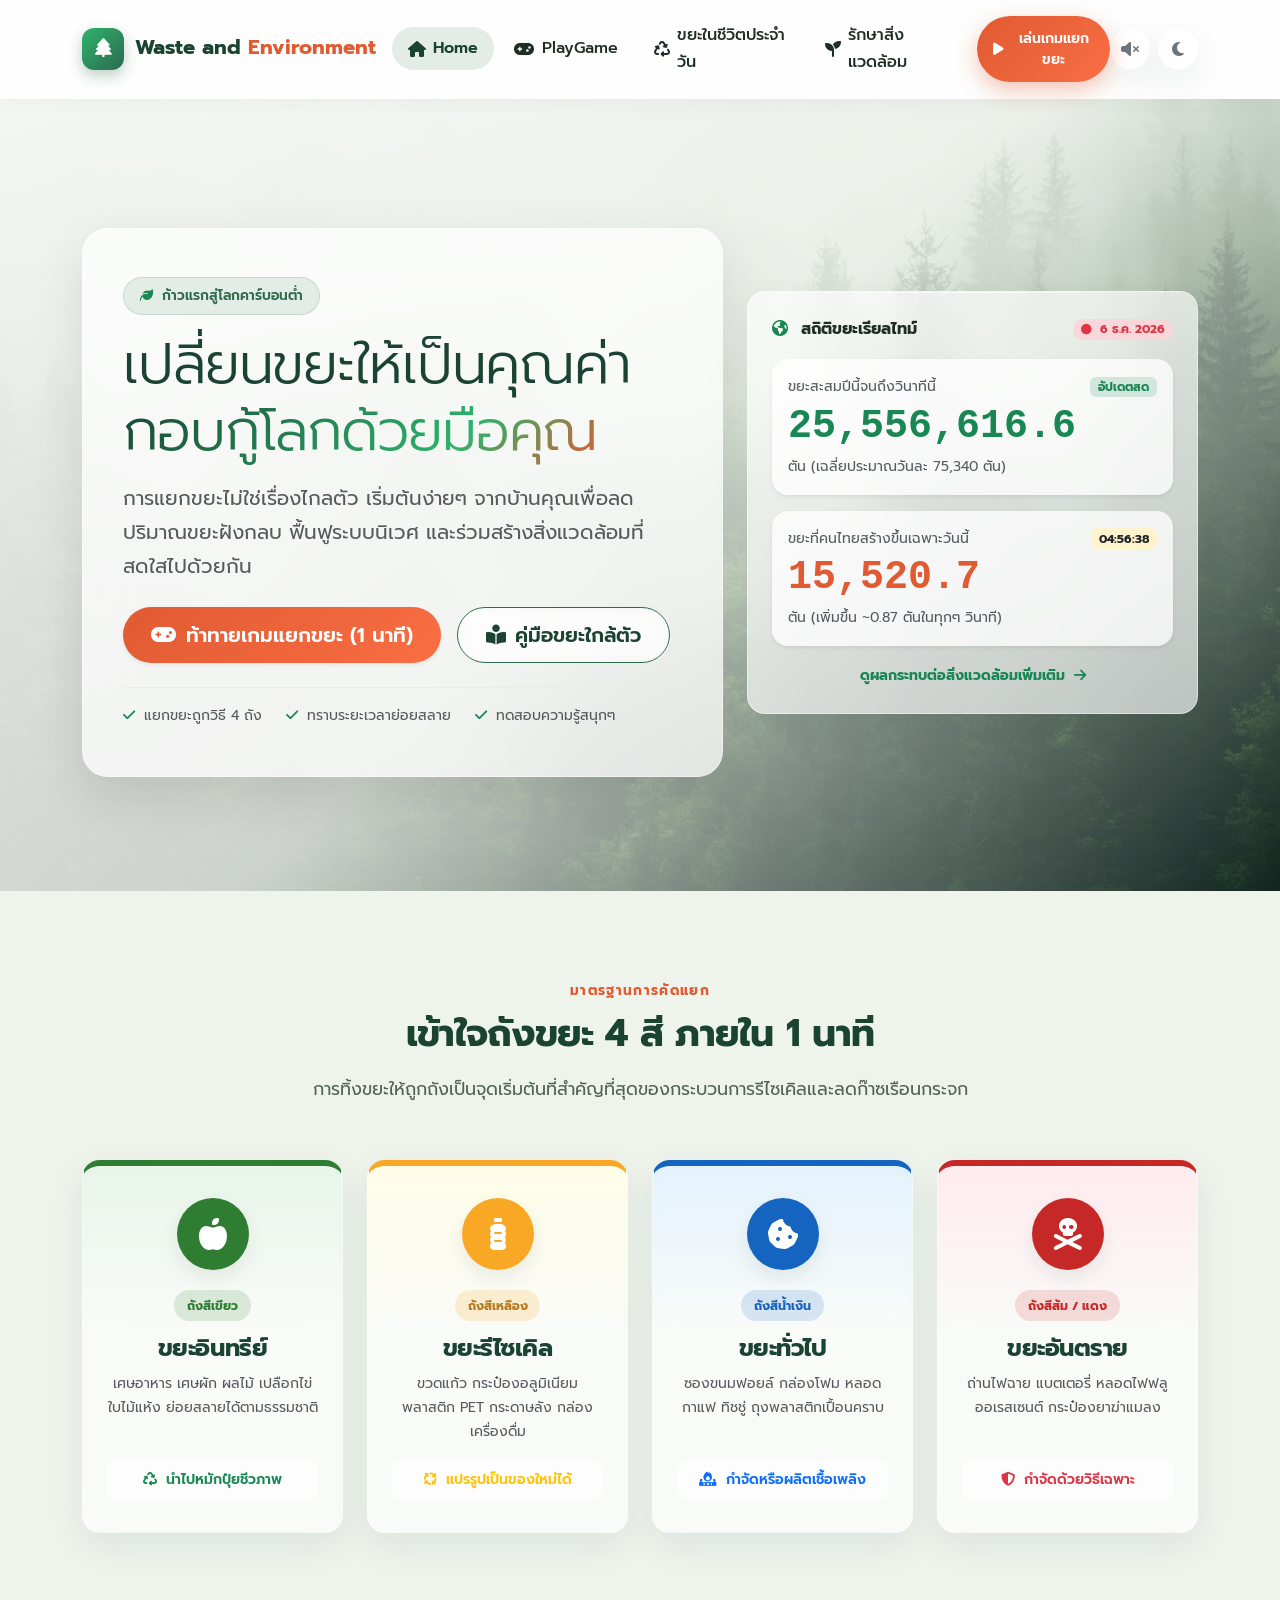
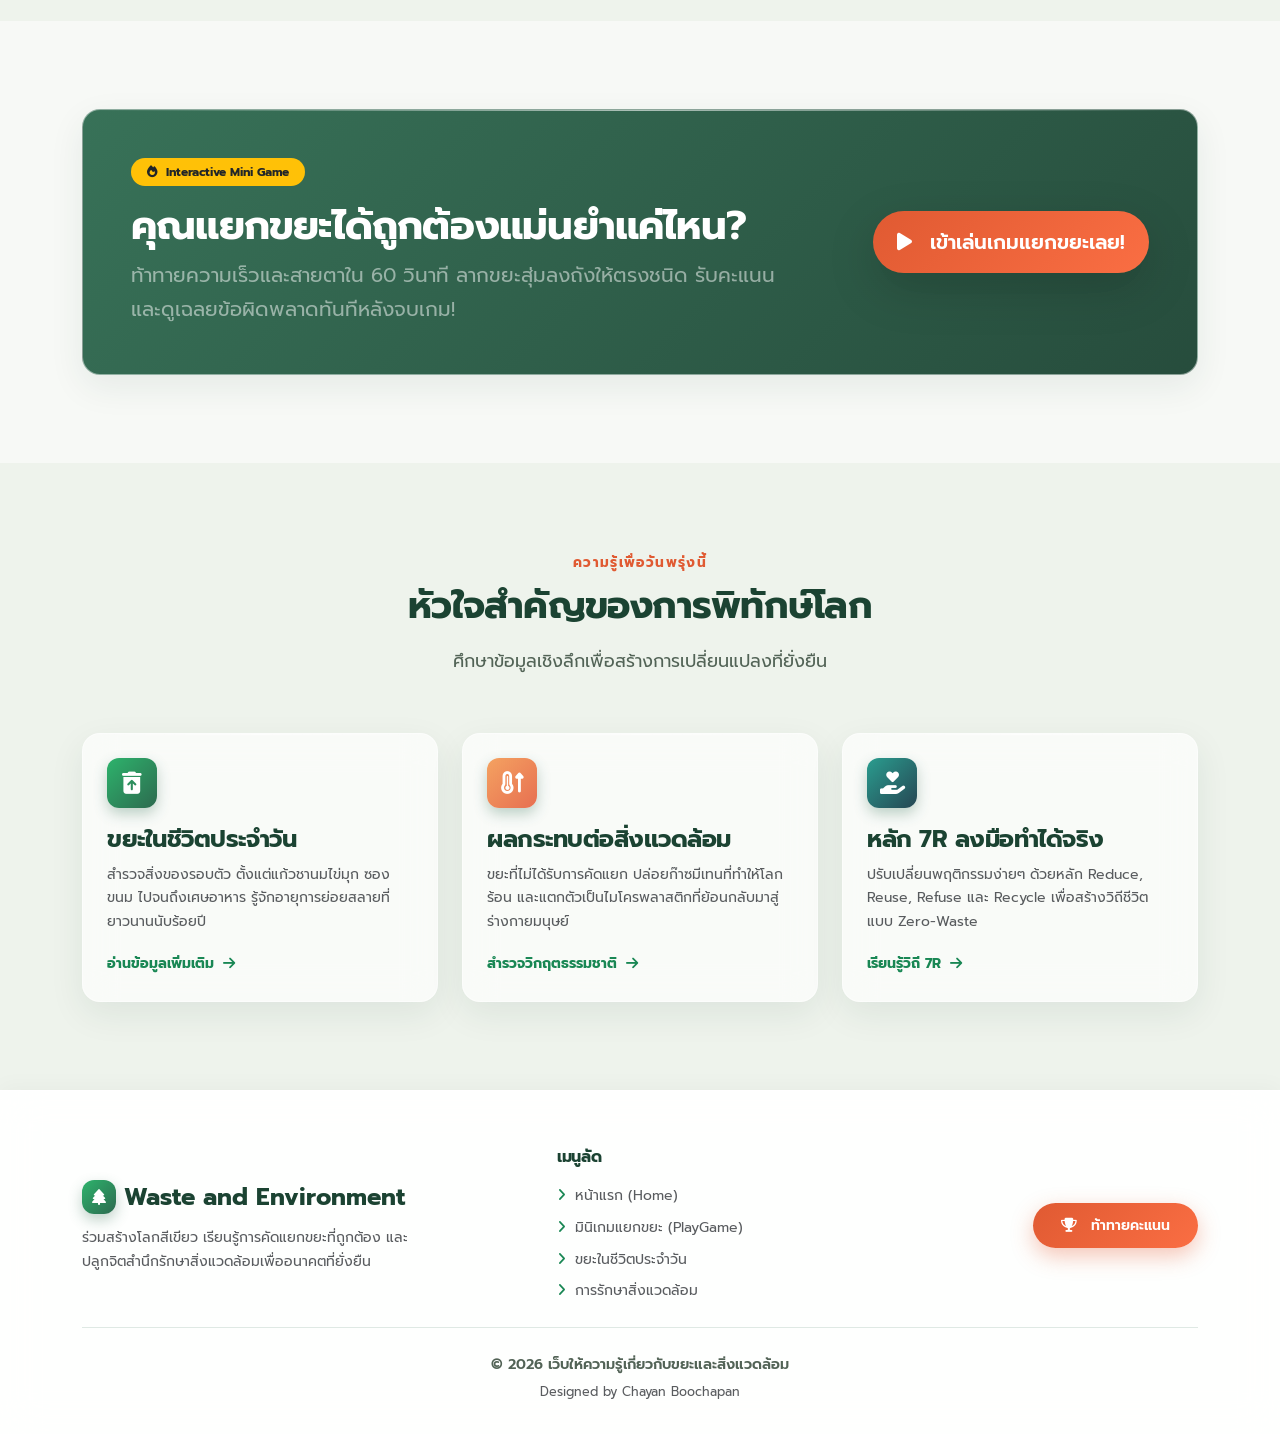
==== index.html @ e2778abe "feat: initial commit of EcoWise website with audio, game, and real-time counter" ====
<!DOCTYPE html>
<html lang="th" data-theme="light">
<head>
  <meta charset="UTF-8">
  <meta name="viewport" content="width=device-width, initial-scale=1.0">
  <title>EcoWise - เว็บให้ความรู้เกี่ยวกับขยะและสิ่งแวดล้อม</title>
  
  <!-- Favicon / Meta -->
  <meta name="description" content="ร่วมสร้างโลกสีเขียว เรียนรู้การคัดแยกขยะในชีวิตประจำวัน และเล่นมินิเกมแยกขยะสนุกๆไปด้วยกัน">
  
  <!-- Google Fonts: Prompt & Plus Jakarta Sans -->
  <link rel="preconnect" href="https://fonts.googleapis.com">
  <link rel="preconnect" href="https://fonts.gstatic.com" crossorigin>
  <link href="https://fonts.googleapis.com/css2?family=Plus+Jakarta+Sans:wght@500;700;800&family=Prompt:ital,wght@0,300;0,400;0,500;0,600;0,700;1,400&display=swap" rel="stylesheet">
  
  <!-- Font Awesome Icons (CDN) -->
  <link rel="stylesheet" href="https://cdnjs.cloudflare.com/ajax/libs/font-awesome/6.5.1/css/all.min.css" integrity="sha512-DTOQO9RWCH3ppGqcWaEA1BIZOC6xxalwEsw9c2QQeAIftl+Vegovlnee1c9QX4TctnWMn13TZye+giMm8e2LwA==" crossorigin="anonymous" referrerpolicy="no-referrer" />
  
  <!-- Bootstrap 5 CSS (CDN) -->
  <link href="https://cdn.jsdelivr.net/npm/bootstrap@5.3.3/dist/css/bootstrap.min.css" rel="stylesheet" integrity="sha384-QWTKZyjpPEjISv5WaRU9OFeRpok6YctnYmDr5pNlyT2bRjXh0JMhjY6hW+ALEwIH" crossorigin="anonymous">
  
  <!-- Custom CSS -->
  <link rel="stylesheet" href="assets/css/style.css">
</head>
<body>

  <!-- Preloader Screen -->
  <div id="preloader">
    <div class="preloader-spinner"></div>
    <div class="fw-bold fs-5 text-success">EcoWise กำลังเตรียมเนื้อหา...</div>
    <small class="text-muted">ร่วมเรียนรู้เพื่อโลกที่น่าอยู่ขึ้น</small>
  </div>

  <!-- Unified Navigation Bar Placeholder (Managed by assets/js/navbar-footer.js) -->
  <div id="navbar-placeholder"></div>

  <!-- Hero Section with Background Image & Glassmorphism Overlay (Home Page Exclusive) -->
  <header class="hero-wrapper">
    <!-- Background Image -->
    <img 
      src="assets/images/a6bd4db7ee7053689bd971b36cbcd1ef.jpg" 
      class="hero-bg-img"
    >
    <div class="hero-overlay"></div>

    <div class="container hero-content">
      <div class="row align-items-center">
        <!-- Hero Text & CTA Card -->
        <div class="col-lg-7 mb-4 mb-lg-0">
          <div class="hero-glass-box reveal-fade-up">
            <span class="badge-pill-soft mb-3">
              <i class="fa-solid fa-leaf text-success"></i> ก้าวแรกสู่โลกคาร์บอนต่ำ
            </span>
            <h1 class="display-4 fw-extrabold mb-3">
              เปลี่ยนขยะให้เป็นคุณค่า <br>
              <span class="gradient-text">กอบกู้โลกด้วยมือคุณ</span>
            </h1>
            <p class="fs-5 text-muted mb-4">
              การแยกขยะไม่ใช่เรื่องไกลตัว เริ่มต้นง่ายๆ จากบ้านคุณเพื่อลดปริมาณขยะฝังกลบ ฟื้นฟูระบบนิเวศ และร่วมสร้างสิ่งแวดล้อมที่สดใสไปด้วยกัน
            </p>
            <div class="d-flex flex-wrap gap-3">
              <a href="game.html" class="btn btn-eco-primary btn-lg shadow-sm">
                <i class="fa-solid fa-gamepad"></i> ท้าทายเกมแยกขยะ (1 นาที)
              </a>
              <a href="daily-waste.html" class="btn btn-eco-outline btn-lg">
                <i class="fa-solid fa-book-open-reader"></i> คู่มือขยะใกล้ตัว
              </a>
            </div>
            
            <!-- Quick Feature Badges -->
            <div class="d-flex flex-wrap align-items-center gap-4 mt-4 pt-3 border-top border-light-subtle small text-muted">
              <div><i class="fa-solid fa-check text-success me-1"></i> แยกขยะถูกวิธี 4 ถัง</div>
              <div><i class="fa-solid fa-check text-success me-1"></i> ทราบระยะเวลาย่อยสลาย</div>
              <div><i class="fa-solid fa-check text-success me-1"></i> ทดสอบความรู้สนุกๆ</div>
            </div>
          </div>
        </div>

        <!-- Hero Glass Graphic Card with Real-time Dynamic Counter -->
        <div class="col-lg-5 text-center">
          <div class="glass-card p-4 floating-anim reveal-fade-up">
            <div class="d-flex justify-content-between align-items-center mb-3">
              <span class="fw-bold"><i class="fa-solid fa-earth-americas text-success me-2"></i> สถิติขยะเรียลไทม์</span>
              <span class="badge bg-danger-subtle text-danger px-2 py-1 rounded-pill" id="liveDateBadge">
                <i class="fa-solid fa-circle text-danger me-1 small"></i> Live วันนี้
              </span>
            </div>
            <div class="p-3 bg-white bg-opacity-75 rounded-4 shadow-sm mb-3 text-start">
              <div class="d-flex justify-content-between align-items-baseline">
                <span class="small text-muted">ขยะสะสมปีนี้จนถึงวินาทีนี้</span>
                <span class="badge bg-success-subtle text-success small">อัปเดตสด</span>
              </div>
              <div class="display-6 fw-bold text-success font-monospace my-1" id="realtimeYearWaste">กำลังคำนวณ...</div>
              <div class="text-muted small">ตัน (เฉลี่ยประมาณวันละ 75,340 ตัน)</div>
            </div>
            <div class="p-3 bg-white bg-opacity-75 rounded-4 shadow-sm text-start">
              <div class="d-flex justify-content-between align-items-baseline">
                <span class="small text-muted">ขยะที่คนไทยสร้างขึ้นเฉพาะวันนี้</span>
                <span class="badge bg-warning-subtle text-dark small" id="liveTodayClock">--:--:--</span>
              </div>
              <div class="display-6 fw-bold font-monospace my-1" style="color: var(--accent-cta);" id="realtimeTodayWaste">กำลังคำนวณ...</div>
              <div class="text-muted small">ตัน (เพิ่มขึ้น ~0.87 ตันในทุกๆ วินาที)</div>
            </div>
            <div class="mt-3">
              <a href="environment.html" class="small text-success fw-bold text-decoration-none">
                ดูผลกระทบต่อสิ่งแวดล้อมเพิ่มเติม <i class="fa-solid fa-arrow-right ms-1"></i>
              </a>
            </div>
          </div>
        </div>
      </div>
    </div>
  </header>

  <!-- Section 1: Overview 4 Bins Preview (Modern Glass Cards) -->
  <section class="section-padding" style="background: var(--bg-secondary);">
    <div class="container">
      <div class="section-title-wrap reveal-fade-up">
        <span class="section-subtitle">มาตรฐานการคัดแยก</span>
        <h2 class="section-title">เข้าใจถังขยะ 4 สี ภายใน 1 นาที</h2>
        <p class="section-desc">การทิ้งขยะให้ถูกถังเป็นจุดเริ่มต้นที่สำคัญที่สุดของกระบวนการรีไซเคิลและลดก๊าซเรือนกระจก</p>
      </div>

      <div class="row g-4">
        <!-- 1. Organic (Green) -->
        <div class="col-md-6 col-lg-3 reveal-fade-up">
          <div class="glass-card waste-category-card organic">
            <div class="bin-icon-circle">
              <i class="fa-solid fa-apple-whole"></i>
            </div>
            <span class="bin-badge-tag">ถังสีเขียว</span>
            <h4 class="fw-bold mb-2">ขยะอินทรีย์</h4>
            <p class="small text-muted mb-3">
              เศษอาหาร เศษผัก ผลไม้ เปลือกไข่ ใบไม้แห้ง ย่อยสลายได้ตามธรรมชาติ
            </p>
            <div class="mt-auto w-100 p-2 rounded-3 bg-white bg-opacity-50 small text-success fw-semibold">
              <i class="fa-solid fa-recycle me-1"></i> นำไปหมักปุ๋ยชีวภาพ
            </div>
          </div>
        </div>

        <!-- 2. Recycle (Yellow) -->
        <div class="col-md-6 col-lg-3 reveal-fade-up">
          <div class="glass-card waste-category-card recycle">
            <div class="bin-icon-circle">
              <i class="fa-solid fa-bottle-water"></i>
            </div>
            <span class="bin-badge-tag">ถังสีเหลือง</span>
            <h4 class="fw-bold mb-2">ขยะรีไซเคิล</h4>
            <p class="small text-muted mb-3">
              ขวดแก้ว กระป๋องอลูมิเนียม พลาสติก PET กระดาษลัง กล่องเครื่องดื่ม
            </p>
            <div class="mt-auto w-100 p-2 rounded-3 bg-white bg-opacity-50 small text-warning fw-semibold">
              <i class="fa-solid fa-arrows-spin me-1"></i> แปรรูปเป็นของใหม่ได้
            </div>
          </div>
        </div>

        <!-- 3. General (Blue) -->
        <div class="col-md-6 col-lg-3 reveal-fade-up">
          <div class="glass-card waste-category-card general">
            <div class="bin-icon-circle">
              <i class="fa-solid fa-cookie-bite"></i>
            </div>
            <span class="bin-badge-tag">ถังสีน้ำเงิน</span>
            <h4 class="fw-bold mb-2">ขยะทั่วไป</h4>
            <p class="small text-muted mb-3">
              ซองขนมฟอยล์ กล่องโฟม หลอดกาแฟ ทิชชู่ ถุงพลาสติกเปื้อนคราบ
            </p>
            <div class="mt-auto w-100 p-2 rounded-3 bg-white bg-opacity-50 small text-primary fw-semibold">
              <i class="fa-solid fa-fire-burner me-1"></i> กำจัดหรือผลิตเชื้อเพลิง
            </div>
          </div>
        </div>

        <!-- 4. Hazard (Red/Orange) -->
        <div class="col-md-6 col-lg-3 reveal-fade-up">
          <div class="glass-card waste-category-card hazard">
            <div class="bin-icon-circle">
              <i class="fa-solid fa-skull-crossbones"></i>
            </div>
            <span class="bin-badge-tag">ถังสีส้ม / แดง</span>
            <h4 class="fw-bold mb-2">ขยะอันตราย</h4>
            <p class="small text-muted mb-3">
              ถ่านไฟฉาย แบตเตอรี่ หลอดไฟฟลูออเรสเซนต์ กระป๋องยาฆ่าแมลง
            </p>
            <div class="mt-auto w-100 p-2 rounded-3 bg-white bg-opacity-50 small text-danger fw-semibold">
              <i class="fa-solid fa-shield-halved me-1"></i> กำจัดด้วยวิธีเฉพาะ
            </div>
          </div>
        </div>
      </div>
    </div>
  </section>

  <!-- Section 2: Interactive Callout To Play Game (10% Accent CTA) -->
  <section class="section-padding">
    <div class="container">
      <div class="glass-card p-4 p-md-5 reveal-fade-up" style="background: linear-gradient(135deg, rgba(45, 106, 79, 0.95), rgba(27, 67, 50, 0.95)); color: #fff;">
        <div class="row align-items-center">
          <div class="col-lg-8 mb-4 mb-lg-0 text-center text-lg-start">
            <span class="badge bg-warning text-dark fw-bold px-3 py-2 rounded-pill mb-3">
              <i class="fa-solid fa-fire me-1"></i> Interactive Mini Game
            </span>
            <h2 class="display-6 fw-bold text-white mb-2">คุณแยกขยะได้ถูกต้องแม่นยำแค่ไหน?</h2>
            <p class="fs-5 text-white-50 mb-0">
              ท้าทายความเร็วและสายตาใน 60 วินาที ลากขยะสุ่มลงถังให้ตรงชนิด รับคะแนนและดูเฉลยข้อผิดพลาดทันทีหลังจบเกม!
            </p>
          </div>
          <div class="col-lg-4 text-center text-lg-end">
            <a href="game.html" class="btn btn-eco-primary btn-lg px-4 py-3 shadow-lg">
              <i class="fa-solid fa-play me-2"></i> เข้าเล่นเกมแยกขยะเลย!
            </a>
          </div>
        </div>
      </div>
    </div>
  </section>

  <!-- Section 3: 3 Pillars of Eco Sustainability -->
  <section class="section-padding" style="background: var(--bg-secondary);">
    <div class="container">
      <div class="section-title-wrap reveal-fade-up">
        <span class="section-subtitle">ความรู้เพื่อวันพรุ่งนี้</span>
        <h2 class="section-title">หัวใจสำคัญของการพิทักษ์โลก</h2>
        <p class="section-desc">ศึกษาข้อมูลเชิงลึกเพื่อสร้างการเปลี่ยนแปลงที่ยั่งยืน</p>
      </div>

      <div class="row g-4">
        <!-- Pillar 1 -->
        <div class="col-md-4 reveal-fade-up">
          <div class="glass-card p-4 h-100">
            <div class="brand-icon-wrap mb-3" style="width: 50px; height: 50px; font-size: 1.4rem;">
              <i class="fa-solid fa-trash-can-arrow-up"></i>
            </div>
            <h4 class="fw-bold mb-2">ขยะในชีวิตประจำวัน</h4>
            <p class="text-muted small mb-3">
              สำรวจสิ่งของรอบตัว ตั้งแต่แก้วชานมไข่มุก ซองขนม ไปจนถึงเศษอาหาร รู้จักอายุการย่อยสลายที่ยาวนานนับร้อยปี
            </p>
            <a href="daily-waste.html" class="text-success fw-bold text-decoration-none small">
              อ่านข้อมูลเพิ่มเติม <i class="fa-solid fa-arrow-right ms-1"></i>
            </a>
          </div>
        </div>

        <!-- Pillar 2 -->
        <div class="col-md-4 reveal-fade-up">
          <div class="glass-card p-4 h-100">
            <div class="brand-icon-wrap mb-3" style="width: 50px; height: 50px; font-size: 1.4rem; background: linear-gradient(135deg, #f4a261, #e76f51);">
              <i class="fa-solid fa-temperature-arrow-up"></i>
            </div>
            <h4 class="fw-bold mb-2">ผลกระทบต่อสิ่งแวดล้อม</h4>
            <p class="text-muted small mb-3">
              ขยะที่ไม่ได้รับการคัดแยก ปล่อยก๊าซมีเทนที่ทำให้โลกร้อน และแตกตัวเป็นไมโครพลาสติกที่ย้อนกลับมาสู่ร่างกายมนุษย์
            </p>
            <a href="environment.html" class="text-success fw-bold text-decoration-none small">
              สำรวจวิกฤตธรรมชาติ <i class="fa-solid fa-arrow-right ms-1"></i>
            </a>
          </div>
        </div>

        <!-- Pillar 3 -->
        <div class="col-md-4 reveal-fade-up">
          <div class="glass-card p-4 h-100">
            <div class="brand-icon-wrap mb-3" style="width: 50px; height: 50px; font-size: 1.4rem; background: linear-gradient(135deg, #2a9d8f, #264653);">
              <i class="fa-solid fa-hand-holding-heart"></i>
            </div>
            <h4 class="fw-bold mb-2">หลัก 7R ลงมือทำได้จริง</h4>
            <p class="text-muted small mb-3">
              ปรับเปลี่ยนพฤติกรรมง่ายๆ ด้วยหลัก Reduce, Reuse, Refuse และ Recycle เพื่อสร้างวิถีชีวิตแบบ Zero-Waste
            </p>
            <a href="daily-waste.html#section7R" class="text-success fw-bold text-decoration-none small">
              เรียนรู้วิถี 7R <i class="fa-solid fa-arrow-right ms-1"></i>
            </a>
          </div>
        </div>
      </div>
    </div>
  </section>

  <!-- Scroll to Top Button -->
  <button class="scroll-to-top" id="scrollTopBtn" title="กลับขึ้นด้านบน" aria-label="กลับขึ้นด้านบน">
    <i class="fa-solid fa-arrow-up"></i>
  </button>

  <!-- Unified Footer Placeholder (Managed by assets/js/navbar-footer.js) -->
  <div id="footer-placeholder"></div>

  <!-- Bootstrap 5 Bundle JS (CDN) -->
  <script src="https://cdn.jsdelivr.net/npm/bootstrap@5.3.3/dist/js/bootstrap.bundle.min.js" integrity="sha384-YvpcrYf0tY3lHB60NNkmXc5s9fDVZLESaAA55NDzOxhy9GkcIdslK1eN7N6jIeHz" crossorigin="anonymous"></script>

  <!-- Unified Navbar & Footer Component -->
  <script src="assets/js/navbar-footer.js"></script>

  <!-- Main JavaScript (Animations, Theme, Scroll) -->
  <script src="assets/js/main.js"></script>

  <!-- Audio Manager (BGM & SFX) -->
  <script src="assets/js/audio-manager.js"></script>

</body>
</html>
---- assets/css/style.css ----
/* ==========================================================================
   EcoWise - เว็บให้ความรู้เกี่ยวกับขยะและสิ่งแวดล้อม
   CSS Stylesheet (Modern Glassmorphism & Responsive Design)
   Color Theory: 60-30-10 Rule (Green, Earthy Brown/Beige, Terracotta/Vibrant Accent)
   ========================================================================== */

/* --- CSS Variables & Design Tokens --- */
:root {
  /* 60% Dominant Base Colors (Light Theme: Soft Natural Ivory / Earth Light) */
  --bg-primary: #f7f9f6;
  --bg-secondary: #eef3ec;
  --bg-surface: rgba(255, 255, 255, 0.72);
  --bg-surface-card: rgba(255, 255, 255, 0.65);
  --bg-surface-elevated: rgba(255, 255, 255, 0.88);
  
  /* 30% Secondary Elements (Deep Forest Green & Earth Warm Brown) */
  --color-brand-deep: #1b4332;
  --color-brand-medium: #2d6a4f;
  --color-earth-brown: #584034;
  --color-earth-beige: #e9ece4;
  --text-main: #1f2d24;
  --text-muted: #526356;
  --border-glass: rgba(255, 255, 255, 0.45);
  --border-subtle: rgba(45, 106, 79, 0.15);

  /* 10% Vibrant Accents (Terracotta Orange / Vivid Green / Accent Gold) */
  --accent-cta: #e05a32;
  --accent-cta-hover: #c44722;
  --accent-green-vivid: #2db36c;
  --accent-sky-blue: #3a86c8;
  --accent-amber: #f4a261;

  /* Glassmorphism Shadows & Blur */
  --glass-blur: blur(16px);
  --glass-shadow: 0 12px 35px 0 rgba(27, 67, 50, 0.08);
  --glass-shadow-hover: 0 18px 45px 0 rgba(27, 67, 50, 0.16);
  --glass-shadow-inset: inset 0 1px 1px 0 rgba(255, 255, 255, 0.8);

  /* Typography & Transitions */
  --font-thai: 'Prompt', -apple-system, BlinkMacSystemFont, 'Segoe UI', Roboto, sans-serif;
  --font-en: 'Plus Jakarta Sans', sans-serif;
  --transition-smooth: all 0.35s cubic-bezier(0.25, 0.8, 0.25, 1);
  --transition-bounce: all 0.5s cubic-bezier(0.34, 1.56, 0.64, 1);
  --radius-sm: 10px;
  --radius-md: 18px;
  --radius-lg: 26px;
  --radius-full: 9999px;

  /* Bin Colors for Waste Sorting */
  --bin-organic: #2e7d32;
  --bin-organic-light: #e8f5e9;
  --bin-recycle: #f9a825;
  --bin-recycle-light: #fffde7;
  --bin-general: #1565c0;
  --bin-general-light: #e3f2fd;
  --bin-hazard: #c62828;
  --bin-hazard-light: #ffebee;
}

/* --- Dark Theme Variables --- */
[data-theme="dark"] {
  color-scheme: dark;

  --bg-primary: #0b1510;
  --bg-secondary: #112018;
  --bg-surface: rgba(17, 33, 24, 0.82);
  --bg-surface-card: rgba(20, 39, 29, 0.72);
  --bg-surface-elevated: rgba(25, 48, 36, 0.90);

  --color-brand-deep: #8ee0b6;
  --color-brand-medium: #62cf9b;
  --color-earth-brown: #ded0c5;
  --color-earth-beige: #203529;
  --text-main: #f3f7f4;
  --text-muted: #b4c9bc;
  --border-glass: rgba(255, 255, 255, 0.14);
  --border-subtle: rgba(98, 207, 155, 0.25);

  --accent-cta: #ff764c;
  --accent-cta-hover: #fa5727;
  --accent-green-vivid: #46c783;
  --accent-sky-blue: #6cb9f6;
  --accent-amber: #ffbe5b;

  --glass-shadow: 0 12px 35px 0 rgba(0, 0, 0, 0.45);
  --glass-shadow-hover: 0 18px 45px 0 rgba(0, 0, 0, 0.65);
  --glass-shadow-inset: inset 0 1px 1px 0 rgba(255, 255, 255, 0.1);

  --bin-organic-light: #16331a;
  --bin-recycle-light: #3a2e0a;
  --bin-general-light: #122842;
  --bin-hazard-light: #3a1515;
}

/* --- Base & Reset --- */
*, *::before, *::after {
  box-sizing: border-box;
}

html {
  scroll-behavior: smooth;
  font-size: 16px;
}

body {
  font-family: var(--font-thai);
  background-color: var(--bg-primary);
  color: var(--text-main);
  line-height: 1.7;
  overflow-x: hidden;
  transition: background-color 0.4s ease, color 0.4s ease;
  min-height: 100vh;
  display: flex;
  flex-direction: column;
  -webkit-font-smoothing: antialiased;
  -moz-osx-font-smoothing: grayscale;
  text-rendering: optimizeLegibility;
}

h1, h2, h3, h4, h5, h6 {
  color: var(--color-brand-deep);
  font-weight: 700;
  line-height: 1.3;
  letter-spacing: -0.02em;
}

a {
  color: var(--accent-cta);
  text-decoration: none;
  transition: var(--transition-smooth);
}

a:hover {
  color: var(--accent-cta-hover);
}

img {
  max-width: 100%;
  height: auto;
}

/* --- Glassmorphism Card Core --- */
.glass-card {
  background: var(--bg-surface-card);
  backdrop-filter: var(--glass-blur);
  -webkit-backdrop-filter: var(--glass-blur);
  border: 1px solid var(--border-glass);
  box-shadow: var(--glass-shadow);
  border-radius: var(--radius-md);
  transition: var(--transition-smooth);
  position: relative;
  overflow: hidden;
}

.glass-card::before {
  content: '';
  position: absolute;
  top: 0;
  left: 0;
  right: 0;
  height: 1px;
  background: linear-gradient(90deg, transparent, rgba(255, 255, 255, 0.6), transparent);
  pointer-events: none;
}

.glass-card:hover {
  transform: translateY(-5px);
  box-shadow: var(--glass-shadow-hover);
  border-color: rgba(255, 255, 255, 0.65);
}

.glass-panel-static {
  background: var(--bg-surface-elevated);
  backdrop-filter: var(--glass-blur);
  -webkit-backdrop-filter: var(--glass-blur);
  border: 1px solid var(--border-glass);
  box-shadow: var(--glass-shadow);
  border-radius: var(--radius-lg);
}

/* --- Gradient Text & Badges --- */
.gradient-text {
  background: linear-gradient(135deg, var(--color-brand-deep) 0%, var(--accent-green-vivid) 70%, var(--accent-cta) 100%);
  -webkit-background-clip: text;
  -webkit-text-fill-color: transparent;
  display: inline-block;
}

.badge-pill-soft {
  display: inline-flex;
  align-items: center;
  gap: 0.5rem;
  padding: 0.4rem 1rem;
  background: rgba(45, 106, 79, 0.12);
  color: var(--color-brand-medium);
  border: 1px solid var(--border-subtle);
  border-radius: var(--radius-full);
  font-size: 0.85rem;
  font-weight: 600;
  backdrop-filter: blur(8px);
}

[data-theme="dark"] .badge-pill-soft {
  background: rgba(82, 183, 136, 0.18);
  color: #8eddb2;
}

/* --- Buttons (10% Accent Call to Action) --- */
.btn-eco-primary {
  background: linear-gradient(135deg, var(--accent-cta) 0%, #fa6e43 100%);
  color: #ffffff !important;
  font-weight: 600;
  padding: 0.75rem 1.75rem;
  border-radius: var(--radius-full);
  border: none;
  box-shadow: 0 8px 22px rgba(224, 90, 50, 0.35);
  transition: var(--transition-bounce);
  display: inline-flex;
  align-items: center;
  gap: 0.6rem;
  position: relative;
  overflow: hidden;
}

.btn-eco-primary:hover {
  transform: translateY(-3px) scale(1.02);
  box-shadow: 0 12px 28px rgba(224, 90, 50, 0.45);
  color: #ffffff !important;
}

.btn-eco-outline {
  background: rgba(255, 255, 255, 0.2);
  color: var(--color-brand-deep) !important;
  font-weight: 600;
  padding: 0.75rem 1.75rem;
  border-radius: var(--radius-full);
  border: 1.5px solid var(--color-brand-medium);
  backdrop-filter: blur(8px);
  transition: var(--transition-smooth);
  display: inline-flex;
  align-items: center;
  gap: 0.6rem;
}

.btn-eco-outline:hover {
  background: var(--color-brand-medium);
  color: #ffffff !important;
  transform: translateY(-3px);
  box-shadow: 0 8px 20px rgba(45, 106, 79, 0.25);
}

[data-theme="dark"] .btn-eco-outline {
  border-color: var(--accent-green-vivid);
  color: #ffffff !important;
}

[data-theme="dark"] .btn-eco-outline:hover {
  background: var(--accent-green-vivid);
  color: #0d1813 !important;
}

/* --- Navbar (Glassmorphism Sticky) --- */
.eco-navbar {
  background: var(--bg-surface);
  backdrop-filter: blur(20px);
  -webkit-backdrop-filter: blur(20px);
  border-bottom: 1px solid var(--border-glass);
  box-shadow: 0 4px 20px rgba(0, 0, 0, 0.04);
  transition: var(--transition-smooth);
  padding: 0.85rem 0;
  z-index: 1040;
}

.eco-navbar.scrolled {
  padding: 0.55rem 0;
  box-shadow: 0 8px 30px rgba(0, 0, 0, 0.08);
}

.navbar-brand-logo {
  display: flex;
  align-items: center;
  gap: 0.7rem;
  font-size: 1.28rem;
  font-weight: 700;
  color: var(--color-brand-deep) !important;
}

.brand-icon-wrap {
  width: 42px;
  height: 42px;
  border-radius: 12px;
  background: linear-gradient(135deg, var(--accent-green-vivid), var(--color-brand-medium));
  display: flex;
  align-items: center;
  justify-content: center;
  color: #ffffff;
  font-size: 1.2rem;
  box-shadow: 0 6px 14px rgba(45, 106, 79, 0.3);
}

.nav-link.eco-link {
  color: var(--text-main);
  font-weight: 500;
  padding: 0.5rem 1rem !important;
  border-radius: var(--radius-full);
  transition: var(--transition-smooth);
  position: relative;
  display: flex;
  align-items: center;
  gap: 0.45rem;
}

.nav-link.eco-link:hover {
  color: var(--accent-cta);
  background: rgba(224, 90, 50, 0.08);
}

.nav-link.eco-link.active {
  color: var(--color-brand-deep);
  background: rgba(45, 106, 79, 0.12);
  font-weight: 600;
}

[data-theme="dark"] .nav-link.eco-link.active {
  background: rgba(116, 198, 157, 0.2);
  color: #92e6b9;
}

/* Theme Toggle Button */
.theme-toggle-btn {
  background: var(--bg-surface-elevated);
  border: 1px solid var(--border-glass);
  color: var(--text-main);
  width: 40px;
  height: 40px;
  border-radius: 50%;
  display: flex;
  align-items: center;
  justify-content: center;
  cursor: pointer;
  transition: var(--transition-bounce);
  box-shadow: var(--glass-shadow);
}

.theme-toggle-btn:hover {
  transform: rotate(18deg) scale(1.1);
  color: var(--accent-amber);
}

.theme-toggle-btn.bgm-active {
  border-color: var(--accent-green-vivid);
  box-shadow: 0 0 12px rgba(45, 179, 108, 0.4);
  animation: pulseBgm 2s infinite ease-in-out;
}

@keyframes pulseBgm {
  0%, 100% { transform: scale(1); }
  50% { transform: scale(1.08); }
}

.blink {
  animation: liveBlink 1.4s infinite ease-in-out;
}

@keyframes liveBlink {
  0%, 100% { opacity: 1; }
  50% { opacity: 0.2; }
}

/* --- Hero Section with Background & Overlay (Home) --- */
.hero-wrapper {
  position: relative;
  min-height: 88vh;
  display: flex;
  align-items: center;
  overflow: hidden;
  padding: 5rem 0 4rem 0;
}

.hero-bg-img {
  position: absolute;
  top: 0;
  left: 0;
  width: 100%;
  height: 100%;
  object-fit: cover;
  z-index: 0;
  filter: brightness(0.92) saturate(1.15);
  transform: scale(1.04);
  transition: transform 10s ease;
}

.hero-overlay {
  position: absolute;
  top: 0;
  left: 0;
  width: 100%;
  height: 100%;
  background: linear-gradient(
    135deg,
    rgba(247, 249, 246, 0.94) 0%,
    rgba(238, 243, 236, 0.85) 50%,
    rgba(27, 67, 50, 0.4) 100%
  );
  z-index: 1;
}

[data-theme="dark"] .hero-overlay {
  background: linear-gradient(
    135deg,
    rgba(13, 24, 19, 0.96) 0%,
    rgba(19, 36, 27, 0.88) 55%,
    rgba(2, 10, 6, 0.8) 100%
  );
}

.hero-content {
  position: relative;
  z-index: 2;
}

.hero-glass-box {
  background: var(--bg-surface);
  backdrop-filter: blur(24px);
  -webkit-backdrop-filter: blur(24px);
  border: 1px solid var(--border-glass);
  box-shadow: 0 20px 50px rgba(0, 0, 0, 0.1);
  border-radius: var(--radius-lg);
  padding: 3rem 2.5rem;
}

/* Floating Elements Animation */
@keyframes floatSlow {
  0%, 100% { transform: translateY(0px) rotate(0deg); }
  50% { transform: translateY(-12px) rotate(2deg); }
}

.floating-anim {
  animation: floatSlow 6s ease-in-out infinite;
}

/* --- Section Styling & Headers --- */
.section-padding {
  padding: 5.5rem 0;
}

.section-title-wrap {
  text-align: center;
  max-width: 720px;
  margin: 0 auto 3.5rem auto;
}

.section-subtitle {
  color: var(--accent-cta);
  text-transform: uppercase;
  font-size: 0.85rem;
  font-weight: 700;
  letter-spacing: 0.1em;
  margin-bottom: 0.5rem;
  display: block;
}

.section-title {
  font-size: 2.35rem;
  margin-bottom: 1rem;
}

.section-desc {
  color: var(--text-muted);
  font-size: 1.1rem;
}

/* --- Waste Category Cards (Interactive 4 Bins) --- */
.waste-category-card {
  border-radius: var(--radius-md);
  padding: 2rem 1.5rem;
  text-align: center;
  height: 100%;
  display: flex;
  flex-direction: column;
  align-items: center;
  position: relative;
  transition: var(--transition-bounce);
  border-top-width: 6px;
}

.waste-category-card.organic {
  border-top-color: var(--bin-organic);
  background: linear-gradient(180deg, var(--bin-organic-light) 0%, var(--bg-surface-card) 45%);
}

.waste-category-card.recycle {
  border-top-color: var(--bin-recycle);
  background: linear-gradient(180deg, var(--bin-recycle-light) 0%, var(--bg-surface-card) 45%);
}

.waste-category-card.general {
  border-top-color: var(--bin-general);
  background: linear-gradient(180deg, var(--bin-general-light) 0%, var(--bg-surface-card) 45%);
}

.waste-category-card.hazard {
  border-top-color: var(--bin-hazard);
  background: linear-gradient(180deg, var(--bin-hazard-light) 0%, var(--bg-surface-card) 45%);
}

.bin-icon-circle {
  width: 72px;
  height: 72px;
  border-radius: 50%;
  display: flex;
  align-items: center;
  justify-content: center;
  font-size: 2rem;
  margin-bottom: 1.25rem;
  box-shadow: 0 8px 20px rgba(0, 0, 0, 0.08);
  transition: var(--transition-bounce);
}

.waste-category-card:hover .bin-icon-circle {
  transform: scale(1.15) rotate(6deg);
}

.organic .bin-icon-circle { background: var(--bin-organic); color: #fff; }
.recycle .bin-icon-circle { background: var(--bin-recycle); color: #fff; }
.general .bin-icon-circle { background: var(--bin-general); color: #fff; }
.hazard .bin-icon-circle { background: var(--bin-hazard); color: #fff; }

.bin-badge-tag {
  font-size: 0.78rem;
  font-weight: 700;
  padding: 0.3rem 0.8rem;
  border-radius: var(--radius-full);
  margin-bottom: 0.75rem;
  display: inline-block;
}

.organic .bin-badge-tag { background: rgba(46, 125, 50, 0.15); color: var(--bin-organic); }
.recycle .bin-badge-tag { background: rgba(249, 168, 37, 0.18); color: #b7791f; }
.general .bin-badge-tag { background: rgba(21, 101, 192, 0.15); color: var(--bin-general); }
.hazard .bin-badge-tag { background: rgba(198, 40, 40, 0.15); color: var(--bin-hazard); }

/* --- Decomposition Timeline / Decomposition Cards --- */
.decomp-card {
  padding: 1.5rem;
  border-radius: var(--radius-md);
  display: flex;
  align-items: center;
  gap: 1.25rem;
  transition: var(--transition-smooth);
}

.decomp-icon {
  width: 58px;
  height: 58px;
  border-radius: 16px;
  background: rgba(224, 90, 50, 0.12);
  color: var(--accent-cta);
  display: flex;
  align-items: center;
  justify-content: center;
  font-size: 1.6rem;
  flex-shrink: 0;
}

.decomp-years {
  font-size: 1.4rem;
  font-weight: 800;
  color: var(--accent-cta);
  font-family: var(--font-en);
}

/* --- 7R Interactive Grid --- */
.r7-card {
  padding: 1.8rem 1.5rem;
  text-align: center;
  border-radius: var(--radius-md);
  position: relative;
  overflow: hidden;
}

.r7-badge {
  position: absolute;
  top: 12px;
  right: 12px;
  width: 32px;
  height: 32px;
  border-radius: 50%;
  background: rgba(45, 106, 79, 0.12);
  color: var(--color-brand-medium);
  font-weight: 800;
  font-size: 0.85rem;
  display: flex;
  align-items: center;
  justify-content: center;
}

/* --- Game Interface (PlayGame) --- */
.game-container {
  max-width: 980px;
  margin: 0 auto;
}

.game-hud {
  display: grid;
  grid-template-columns: repeat(auto-fit, minmax(180px, 1fr));
  gap: 1.25rem;
  margin-bottom: 2rem;
}

.hud-item {
  padding: 1.25rem;
  text-align: center;
  border-radius: var(--radius-md);
  border: 1px solid var(--border-glass);
  background: var(--bg-surface-elevated);
  box-shadow: var(--glass-shadow);
}

.hud-label {
  font-size: 0.85rem;
  color: var(--text-muted);
  font-weight: 600;
  text-transform: uppercase;
  margin-bottom: 0.35rem;
  display: flex;
  align-items: center;
  justify-content: center;
  gap: 0.4rem;
}

.hud-value {
  font-size: 2.2rem;
  font-weight: 800;
  color: var(--color-brand-deep);
  font-family: var(--font-en);
  line-height: 1;
}

.hud-value.timer-warning {
  color: #e63946 !important;
  animation: pulseTimer 1s infinite alternate;
}

@keyframes pulseTimer {
  from { transform: scale(1); }
  to { transform: scale(1.12); }
}

/* Waste Item Spawner Arena */
.game-arena {
  background: var(--bg-surface);
  backdrop-filter: blur(20px);
  -webkit-backdrop-filter: blur(20px);
  border: 2px dashed var(--border-subtle);
  border-radius: var(--radius-lg);
  padding: 2.5rem 1.5rem;
  min-height: 240px;
  display: flex;
  flex-direction: column;
  align-items: center;
  justify-content: center;
  margin-bottom: 2.5rem;
  position: relative;
  transition: var(--transition-smooth);
}

.draggable-waste-item {
  background: var(--bg-surface-elevated);
  border: 2px solid var(--accent-cta);
  border-radius: var(--radius-md);
  padding: 1.2rem 2.2rem;
  box-shadow: 0 16px 36px rgba(0, 0, 0, 0.14);
  cursor: grab;
  user-select: none;
  touch-action: none;
  display: flex;
  align-items: center;
  gap: 1.25rem;
  transition: transform 0.2s cubic-bezier(0.175, 0.885, 0.32, 1.275), box-shadow 0.2s;
  animation: popIn 0.4s cubic-bezier(0.34, 1.56, 0.64, 1);
  z-index: 10;
}

.draggable-waste-item:active {
  cursor: grabbing;
  transform: scale(1.08) rotate(-2deg);
  box-shadow: 0 22px 45px rgba(0, 0, 0, 0.22);
}

.draggable-waste-item.dragging {
  opacity: 0.75;
  transform: scale(1.08);
}

.waste-item-icon {
  font-size: 2.4rem;
  color: var(--color-brand-medium);
  width: 56px;
  height: 56px;
  background: rgba(45, 106, 79, 0.12);
  border-radius: 50%;
  display: flex;
  align-items: center;
  justify-content: center;
}

.waste-item-info {
  text-align: left;
}

.waste-item-name {
  font-size: 1.35rem;
  font-weight: 700;
  color: var(--color-brand-deep);
  margin-bottom: 0.2rem;
}

.waste-item-hint {
  font-size: 0.82rem;
  color: var(--text-muted);
}

@keyframes popIn {
  0% { transform: scale(0.6) translateY(20px); opacity: 0; }
  100% { transform: scale(1) translateY(0); opacity: 1; }
}

/* Bin Drop Zones */
.bins-drop-grid {
  display: grid;
  grid-template-columns: repeat(4, 1fr);
  gap: 1.25rem;
}

.bin-drop-target {
  background: var(--bg-surface-card);
  border: 2px dashed transparent;
  border-radius: var(--radius-md);
  padding: 1.75rem 1rem;
  text-align: center;
  cursor: pointer;
  transition: var(--transition-bounce);
  position: relative;
  overflow: hidden;
  box-shadow: var(--glass-shadow);
}

.bin-drop-target:hover {
  transform: translateY(-8px);
}

.bin-drop-target.drag-over {
  transform: scale(1.05) translateY(-8px);
  border-color: #ffffff;
  box-shadow: 0 0 25px rgba(255, 255, 255, 0.6);
}

.bin-drop-target.bin-organic {
  background: linear-gradient(180deg, rgba(46, 125, 50, 0.15) 0%, var(--bg-surface-card) 80%);
  border-color: var(--bin-organic);
}
.bin-drop-target.bin-recycle {
  background: linear-gradient(180deg, rgba(249, 168, 37, 0.15) 0%, var(--bg-surface-card) 80%);
  border-color: var(--bin-recycle);
}
.bin-drop-target.bin-general {
  background: linear-gradient(180deg, rgba(21, 101, 192, 0.15) 0%, var(--bg-surface-card) 80%);
  border-color: var(--bin-general);
}
.bin-drop-target.bin-hazard {
  background: linear-gradient(180deg, rgba(198, 40, 40, 0.15) 0%, var(--bg-surface-card) 80%);
  border-color: var(--bin-hazard);
}

.bin-model {
  width: 80px;
  height: 95px;
  margin: 0 auto 1rem auto;
  border-radius: 10px 10px 16px 16px;
  position: relative;
  display: flex;
  flex-direction: column;
  align-items: center;
  justify-content: center;
  color: #ffffff;
  font-size: 1.8rem;
  box-shadow: 0 8px 18px rgba(0, 0, 0, 0.18);
  transition: var(--transition-smooth);
}

.bin-model::before {
  content: '';
  position: absolute;
  top: -8px;
  width: 92px;
  height: 12px;
  border-radius: 6px;
  background: inherit;
  filter: brightness(0.9);
}

.bin-organic .bin-model { background: var(--bin-organic); }
.bin-recycle .bin-model { background: var(--bin-recycle); }
.bin-general .bin-model { background: var(--bin-general); }
.bin-hazard .bin-model { background: var(--bin-hazard); }

.bin-title {
  font-size: 1.05rem;
  font-weight: 700;
  margin-bottom: 0.3rem;
}

.bin-hint {
  font-size: 0.75rem;
  color: var(--text-muted);
}

/* Floating Feedback Popup (Toast for Correct/Wrong) */
.game-feedback-toast {
  position: fixed;
  top: 50%;
  left: 50%;
  transform: translate(-50%, -50%) scale(0.6);
  opacity: 0;
  pointer-events: none;
  z-index: 9999;
  padding: 1.5rem 2.5rem;
  border-radius: var(--radius-lg);
  font-weight: 700;
  font-size: 1.5rem;
  display: flex;
  align-items: center;
  gap: 1rem;
  backdrop-filter: blur(24px);
  -webkit-backdrop-filter: blur(24px);
  box-shadow: 0 20px 60px rgba(0, 0, 0, 0.35);
  transition: all 0.35s cubic-bezier(0.34, 1.56, 0.64, 1);
}

.game-feedback-toast.show {
  transform: translate(-50%, -50%) scale(1);
  opacity: 1;
}

.game-feedback-toast.correct {
  background: rgba(46, 125, 50, 0.92);
  color: #ffffff;
  border: 2px solid #81c784;
}

.game-feedback-toast.wrong {
  background: rgba(211, 47, 47, 0.92);
  color: #ffffff;
  border: 2px solid #e57373;
}

/* Results Summary Modal / Card */
.results-modal-overlay {
  position: fixed;
  top: 0;
  left: 0;
  width: 100%;
  height: 100%;
  background: rgba(0, 0, 0, 0.65);
  backdrop-filter: blur(10px);
  display: flex;
  align-items: center;
  justify-content: center;
  z-index: 1060;
  opacity: 0;
  visibility: hidden;
  transition: var(--transition-smooth);
  padding: 1.5rem;
}

.results-modal-overlay.active {
  opacity: 1;
  visibility: visible;
}

.results-modal-box {
  background: var(--bg-surface-elevated);
  backdrop-filter: blur(25px);
  -webkit-backdrop-filter: blur(25px);
  border: 1px solid var(--border-glass);
  box-shadow: 0 25px 60px rgba(0, 0, 0, 0.3);
  border-radius: var(--radius-lg);
  max-width: 720px;
  width: 100%;
  max-height: 90vh;
  display: flex;
  flex-direction: column;
  overflow: hidden;
  transform: translateY(30px) scale(0.95);
  transition: var(--transition-bounce);
}

.results-modal-overlay.active .results-modal-box {
  transform: translateY(0) scale(1);
}

.results-header {
  padding: 2rem 2rem 1.25rem 2rem;
  text-align: center;
  border-bottom: 1px solid var(--border-subtle);
}

.results-body {
  padding: 1.5rem 2rem;
  overflow-y: auto;
  flex: 1;
}

.results-footer {
  padding: 1.25rem 2rem;
  border-top: 1px solid var(--border-subtle);
  display: flex;
  align-items: center;
  justify-content: center;
  gap: 1rem;
  background: rgba(0, 0, 0, 0.02);
}

.mistake-list-item {
  display: flex;
  align-items: center;
  justify-content: space-between;
  padding: 0.9rem 1.2rem;
  border-radius: var(--radius-sm);
  margin-bottom: 0.75rem;
  background: var(--bg-surface-card);
  border: 1px solid var(--border-subtle);
  transition: var(--transition-smooth);
}

.mistake-list-item.is-correct {
  border-left: 5px solid var(--accent-green-vivid);
}

.mistake-list-item.is-wrong {
  border-left: 5px solid #e63946;
}

/* --- Footer (Unified) --- */
.eco-footer {
  background: var(--bg-surface-elevated);
  backdrop-filter: blur(20px);
  -webkit-backdrop-filter: blur(20px);
  border-top: 1px solid var(--border-glass);
  box-shadow: 0 -4px 20px rgba(0, 0, 0, 0.03);
  padding: 3.5rem 0 2rem 0;
  margin-top: auto;
  position: relative;
}

.footer-brand {
  font-size: 1.2rem;
  font-weight: 700;
  color: var(--color-brand-deep);
  margin-bottom: 0.75rem;
  display: inline-block;
}

.footer-nav {
  display: flex;
  flex-wrap: wrap;
  gap: 1.5rem;
  list-style: none;
  padding: 0;
  margin: 1.5rem 0;
  justify-content: center;
}

.footer-nav a {
  color: var(--text-muted);
  font-weight: 500;
  transition: var(--transition-smooth);
}

.footer-nav a:hover {
  color: var(--accent-cta);
}

.footer-copyright {
  border-top: 1px solid var(--border-subtle);
  padding-top: 1.5rem;
  margin-top: 1.5rem;
  font-size: 0.9rem;
  color: var(--text-muted);
  text-align: center;
}

/* --- Utility Widgets: Scroll To Top & Preloader --- */
.scroll-to-top {
  position: fixed;
  bottom: 30px;
  right: 30px;
  width: 48px;
  height: 48px;
  border-radius: 50%;
  background: var(--accent-cta);
  color: #ffffff;
  border: none;
  display: flex;
  align-items: center;
  justify-content: center;
  font-size: 1.2rem;
  box-shadow: 0 8px 24px rgba(224, 90, 50, 0.4);
  cursor: pointer;
  z-index: 1030;
  opacity: 0;
  visibility: hidden;
  transform: translateY(20px);
  transition: var(--transition-bounce);
}

.scroll-to-top.show {
  opacity: 1;
  visibility: visible;
  transform: translateY(0);
}

.scroll-to-top:hover {
  background: var(--accent-cta-hover);
  transform: translateY(-5px);
  color: #ffffff;
}

/* Preloader */
#preloader {
  position: fixed;
  top: 0;
  left: 0;
  width: 100%;
  height: 100%;
  background: var(--bg-primary);
  display: flex;
  flex-direction: column;
  align-items: center;
  justify-content: center;
  z-index: 99999;
  transition: opacity 0.5s ease, visibility 0.5s ease;
}

#preloader.fade-out {
  opacity: 0;
  visibility: hidden;
}

.preloader-spinner {
  width: 60px;
  height: 60px;
  border: 4px solid rgba(45, 106, 79, 0.15);
  border-top-color: var(--accent-green-vivid);
  border-radius: 50%;
  animation: spin 0.9s linear infinite;
  margin-bottom: 1.2rem;
}

@keyframes spin {
  to { transform: rotate(360deg); }
}

/* Scroll Reveal Animation Classes */
.reveal-fade-up {
  opacity: 0;
  transform: translateY(35px);
  transition: opacity 0.7s cubic-bezier(0.25, 0.8, 0.25, 1), transform 0.7s cubic-bezier(0.25, 0.8, 0.25, 1);
}

.reveal-fade-up.active {
  opacity: 1;
  transform: translateY(0);
}

/* --- Responsive Adjustments --- */
@media (max-width: 991.98px) {
  .bins-drop-grid {
    grid-template-columns: repeat(2, 1fr);
    gap: 1rem;
  }
  .hero-glass-box {
    padding: 2rem 1.5rem;
  }
  .section-title {
    font-size: 1.9rem;
  }
}

@media (max-width: 575.98px) {
  .bins-drop-grid {
    grid-template-columns: 1fr;
  }
  .bin-model {
    width: 65px;
    height: 75px;
    font-size: 1.4rem;
  }
  .bin-model::before {
    width: 75px;
  }
  .draggable-waste-item {
    padding: 0.9rem 1.4rem;
    gap: 0.8rem;
  }
  .waste-item-name {
    font-size: 1.15rem;
  }
  .waste-item-icon {
    width: 44px;
    height: 44px;
    font-size: 1.6rem;
  }
  .hero-wrapper {
    min-height: auto;
    padding: 3rem 0;
  }
  .scroll-to-top {
    bottom: 20px;
    right: 20px;
    width: 42px;
    height: 42px;
  }
}

/* ==========================================================================
   Comprehensive Dark Mode Text Readability & Contrast Enhancements
   ========================================================================== */

/* 1. Global Text & Bootstrap Override for Dark Mode */
[data-theme="dark"] .text-dark,
[data-theme="dark"] .text-body,
[data-theme="dark"] .text-black,
[data-theme="dark"] .text-black-50 {
  color: var(--text-main) !important;
}

[data-theme="dark"] h1,
[data-theme="dark"] h2,
[data-theme="dark"] h3,
[data-theme="dark"] h4,
[data-theme="dark"] h5,
[data-theme="dark"] h6,
[data-theme="dark"] .h1,
[data-theme="dark"] .h2,
[data-theme="dark"] .h3,
[data-theme="dark"] .h4,
[data-theme="dark"] .h5,
[data-theme="dark"] .h6,
[data-theme="dark"] .display-1,
[data-theme="dark"] .display-2,
[data-theme="dark"] .display-3,
[data-theme="dark"] .display-4,
[data-theme="dark"] .display-5,
[data-theme="dark"] .display-6 {
  color: var(--color-brand-deep) !important;
}

[data-theme="dark"] .text-muted,
[data-theme="dark"] small.text-muted,
[data-theme="dark"] span.text-muted,
[data-theme="dark"] p.text-muted,
[data-theme="dark"] div.text-muted {
  color: var(--text-muted) !important;
}

[data-theme="dark"] .text-secondary {
  color: var(--text-muted) !important;
}

[data-theme="dark"] .text-white-50 {
  color: rgba(243, 247, 244, 0.85) !important;
}

/* 2. Semantic Text Color Contrast Boost */
[data-theme="dark"] .text-success {
  color: #5dd39e !important;
}

[data-theme="dark"] .text-primary {
  color: #79b5ff !important;
}

[data-theme="dark"] .text-warning {
  color: #ffc75f !important;
}

[data-theme="dark"] .text-danger {
  color: #ff7b82 !important;
}

[data-theme="dark"] .text-info {
  color: #6edff6 !important;
}

/* 3. Text Emphasis, Quotes & Dividers */
[data-theme="dark"] strong,
[data-theme="dark"] b {
  color: #ffffff;
}

[data-theme="dark"] blockquote {
  color: var(--text-main) !important;
}

[data-theme="dark"] hr {
  border-color: rgba(255, 255, 255, 0.15) !important;
  opacity: 1;
}

[data-theme="dark"] .border-light-subtle {
  border-color: rgba(255, 255, 255, 0.12) !important;
}

/* 4. Adaptive Glass Card Inserts (Converting light boxes to elegant readable dark surfaces) */
[data-theme="dark"] .bg-white,
[data-theme="dark"] .bg-light,
[data-theme="dark"] .bg-white.bg-opacity-75,
[data-theme="dark"] .bg-white.bg-opacity-50,
[data-theme="dark"] .bg-white.bg-opacity-90,
[data-theme="dark"] .bg-light.border {
  background-color: rgba(20, 42, 31, 0.82) !important;
  color: var(--text-main) !important;
  border-color: rgba(98, 207, 155, 0.25) !important;
  backdrop-filter: blur(12px);
  -webkit-backdrop-filter: blur(12px);
}

/* 5. Subtle Badges Readability */
[data-theme="dark"] .badge.bg-warning-subtle,
[data-theme="dark"] .badge.bg-warning-subtle.text-dark,
[data-theme="dark"] .bg-warning-subtle {
  background-color: rgba(255, 183, 77, 0.18) !important;
  color: #ffc75f !important;
  border: 1px solid rgba(255, 183, 77, 0.35) !important;
}

[data-theme="dark"] .badge.bg-success-subtle,
[data-theme="dark"] .bg-success-subtle {
  background-color: rgba(82, 183, 136, 0.2) !important;
  color: #74c69d !important;
  border: 1px solid rgba(82, 183, 136, 0.35) !important;
}

[data-theme="dark"] .badge.bg-primary-subtle,
[data-theme="dark"] .bg-primary-subtle {
  background-color: rgba(100, 181, 246, 0.2) !important;
  color: #90caf9 !important;
  border: 1px solid rgba(100, 181, 246, 0.35) !important;
}

[data-theme="dark"] .badge.bg-danger-subtle,
[data-theme="dark"] .bg-danger-subtle {
  background-color: rgba(255, 107, 114, 0.2) !important;
  color: #ff878d !important;
  border: 1px solid rgba(255, 107, 114, 0.35) !important;
}

[data-theme="dark"] .badge.bg-warning,
[data-theme="dark"] .badge.bg-warning.text-dark {
  background-color: #ffbe5b !important;
  color: #121f17 !important;
}

/* 6. Bin Badge Tags in Dark Mode */
[data-theme="dark"] .organic .bin-badge-tag {
  background: rgba(82, 183, 136, 0.22);
  color: #8eddb2;
}

[data-theme="dark"] .recycle .bin-badge-tag {
  background: rgba(249, 168, 37, 0.22);
  color: #ffd166;
}

[data-theme="dark"] .general .bin-badge-tag {
  background: rgba(33, 150, 243, 0.22);
  color: #90caf9;
}

[data-theme="dark"] .hazard .bin-badge-tag {
  background: rgba(239, 83, 80, 0.22);
  color: #ff8a80;
}

/* 7. 7R and Timeline Decomposition Cards */
[data-theme="dark"] .r7-badge {
  background: rgba(82, 183, 136, 0.22);
  color: #8eddb2;
}

[data-theme="dark"] .decomp-icon {
  background: rgba(255, 118, 76, 0.2);
  color: #ffa185;
}

/* 8. Interactive Elements & Checkboxes */
[data-theme="dark"] .form-check-input {
  background-color: rgba(255, 255, 255, 0.12);
  border-color: rgba(82, 183, 136, 0.4);
}

[data-theme="dark"] .form-check-input:checked {
  background-color: var(--accent-green-vivid);
  border-color: var(--accent-green-vivid);
}

[data-theme="dark"] #ecoHabitList label:hover {
  background-color: rgba(30, 60, 45, 0.9) !important;
  border-color: var(--accent-green-vivid) !important;
}

/* 9. Game Modal & Results List */
[data-theme="dark"] .results-modal-box {
  background: var(--bg-surface-elevated);
  border: 1px solid var(--border-glass);
}

[data-theme="dark"] .results-footer {
  background: rgba(0, 0, 0, 0.2);
}

[data-theme="dark"] .mistake-list-item {
  background: rgba(20, 39, 29, 0.72);
  border-color: rgba(98, 207, 155, 0.2);
}

/* 10. Links and Navigation in Dark Mode */
[data-theme="dark"] a.text-success:hover,
[data-theme="dark"] a.hover-accent:hover {
  color: #8ee0b6 !important;
}
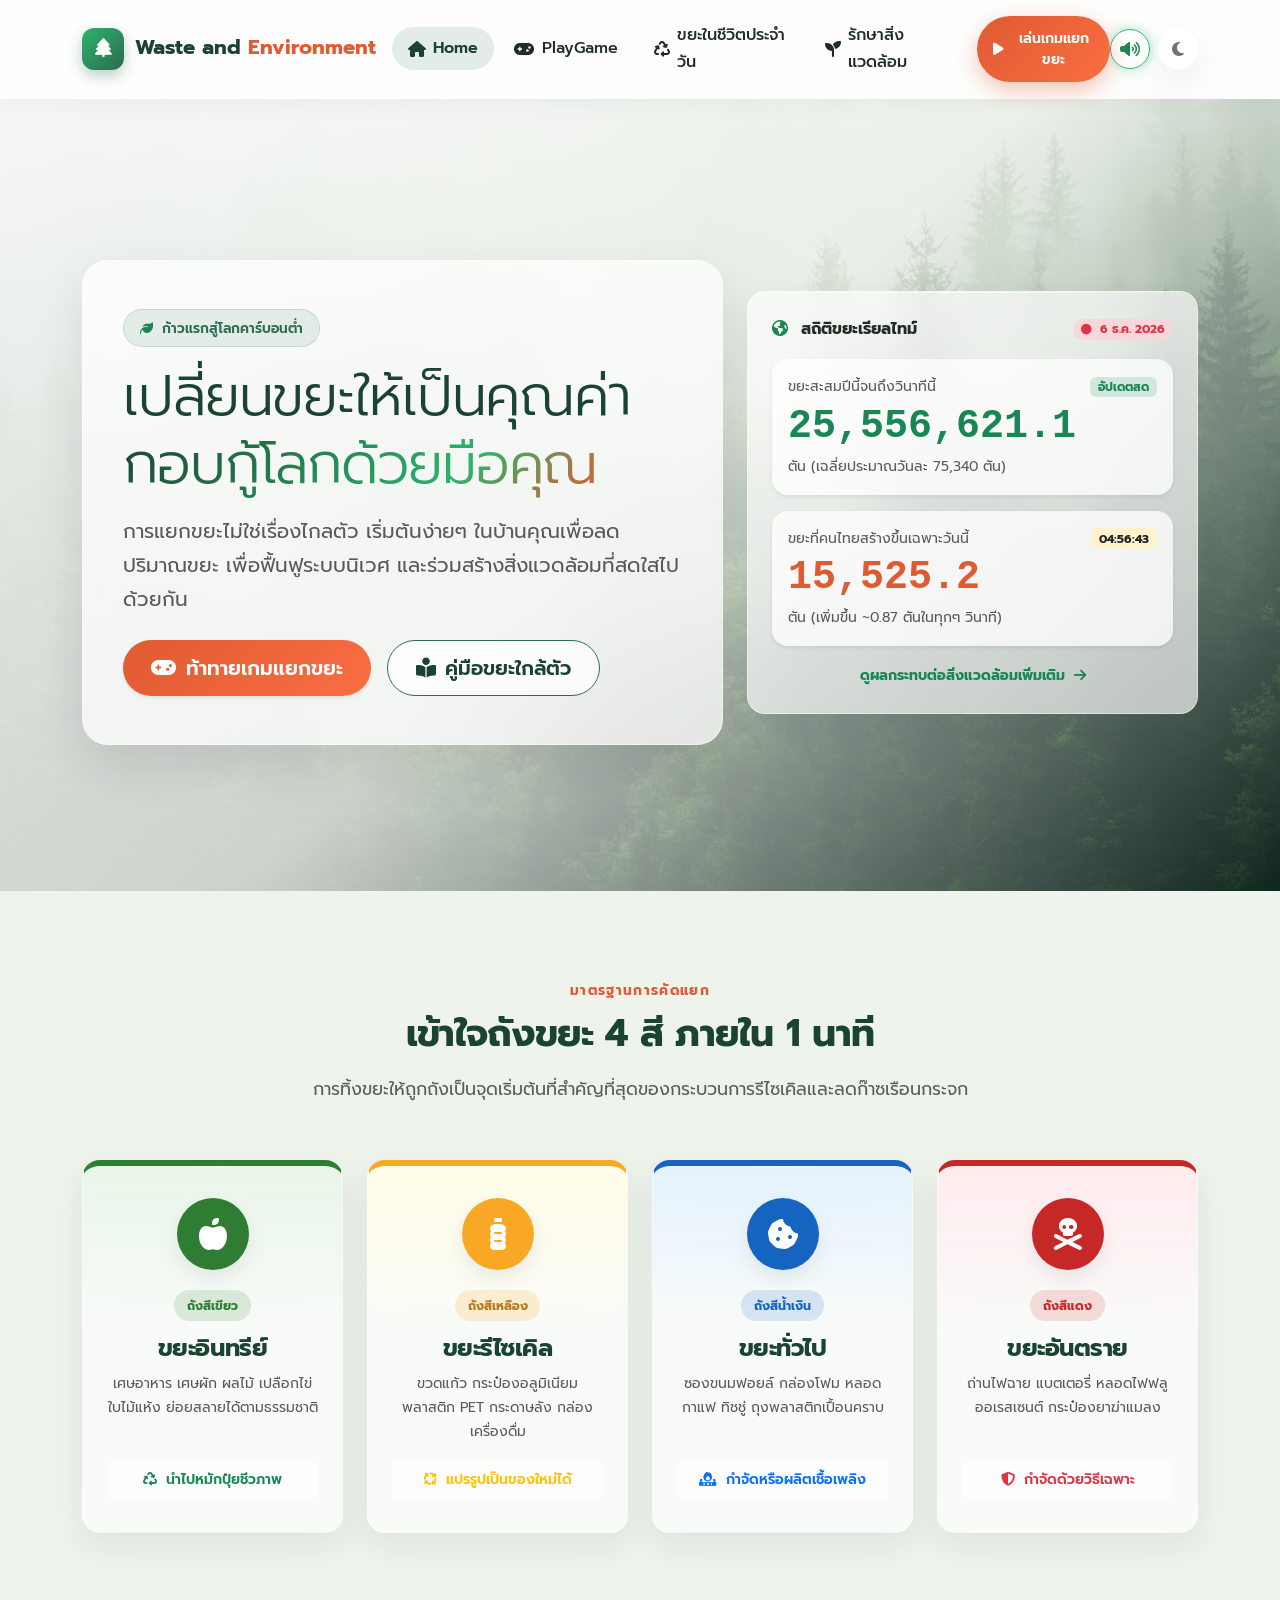
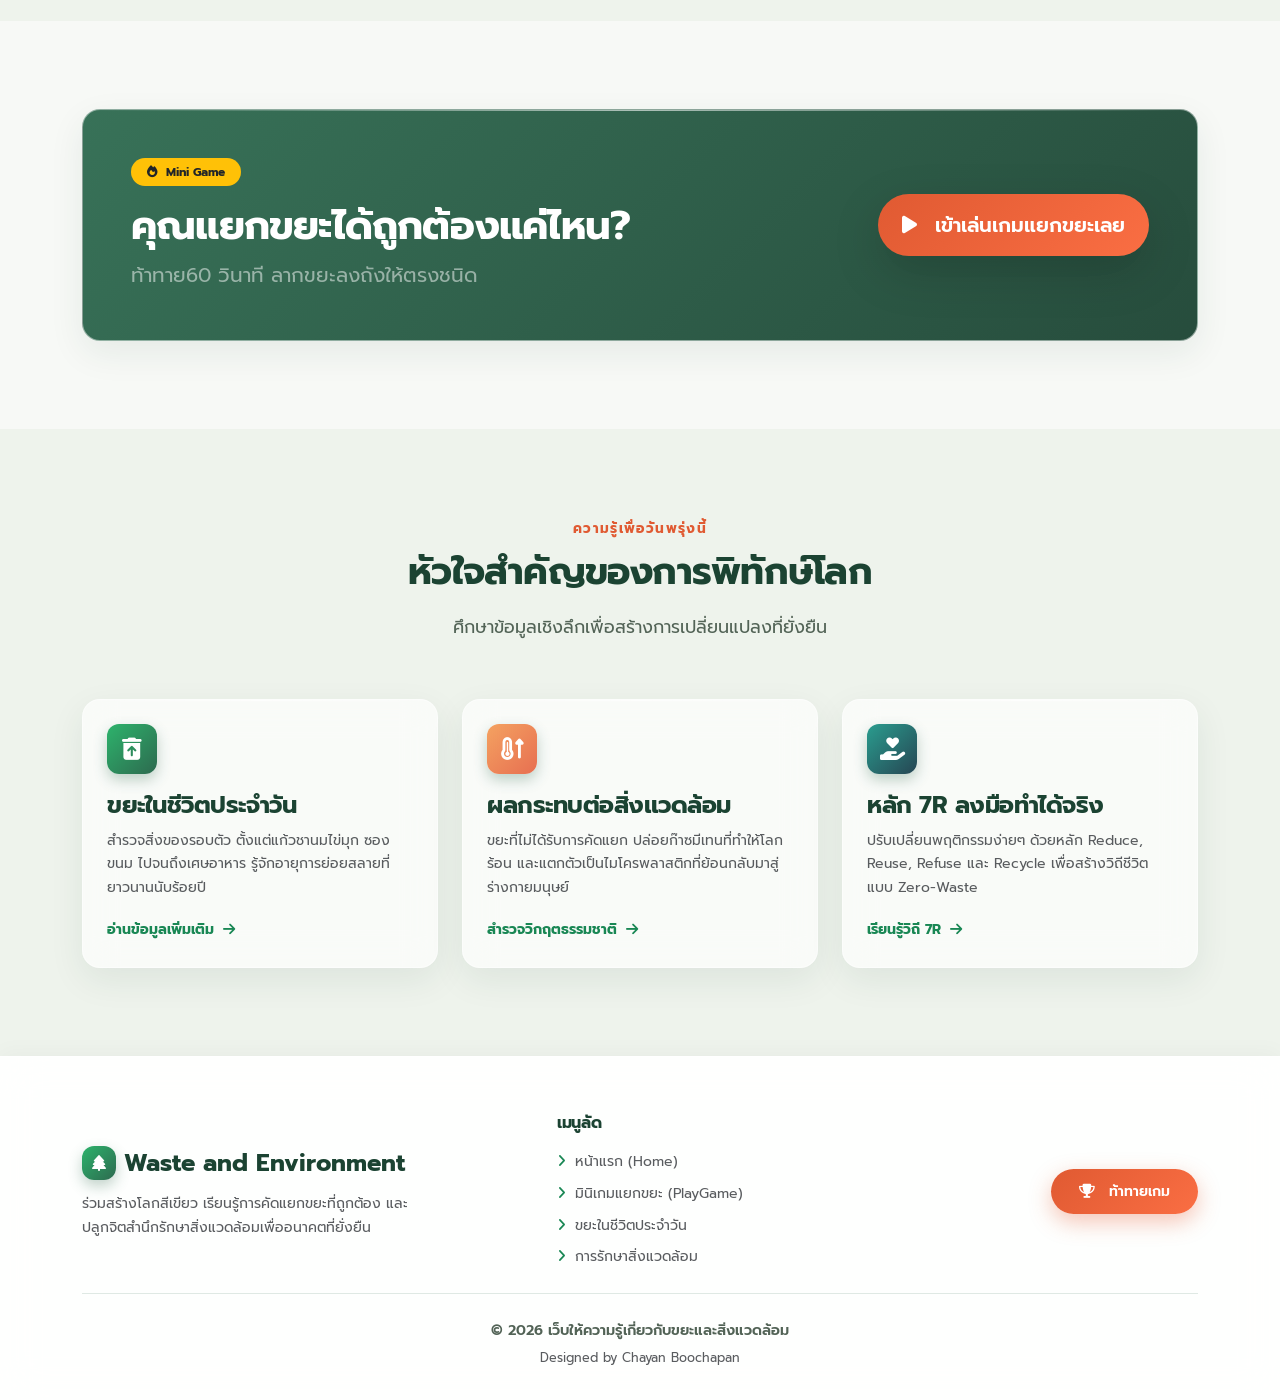
==== commit 2728c77f: "update website" ====
--- a/index.html
+++ b/index.html
@@ -56,22 +56,15 @@
               <span class="gradient-text">กอบกู้โลกด้วยมือคุณ</span>
             </h1>
             <p class="fs-5 text-muted mb-4">
-              การแยกขยะไม่ใช่เรื่องไกลตัว เริ่มต้นง่ายๆ จากบ้านคุณเพื่อลดปริมาณขยะฝังกลบ ฟื้นฟูระบบนิเวศ และร่วมสร้างสิ่งแวดล้อมที่สดใสไปด้วยกัน
+              การแยกขยะไม่ใช่เรื่องไกลตัว เริ่มต้นง่ายๆ ในบ้านคุณเพื่อลดปริมาณขยะ เพื่อฟื้นฟูระบบนิเวศ และร่วมสร้างสิ่งแวดล้อมที่สดใสไปด้วยกัน
             </p>
             <div class="d-flex flex-wrap gap-3">
               <a href="game.html" class="btn btn-eco-primary btn-lg shadow-sm">
-                <i class="fa-solid fa-gamepad"></i> ท้าทายเกมแยกขยะ (1 นาที)
+                <i class="fa-solid fa-gamepad"></i> ท้าทายเกมแยกขยะ
               </a>
               <a href="daily-waste.html" class="btn btn-eco-outline btn-lg">
                 <i class="fa-solid fa-book-open-reader"></i> คู่มือขยะใกล้ตัว
               </a>
-            </div>
-            
-            <!-- Quick Feature Badges -->
-            <div class="d-flex flex-wrap align-items-center gap-4 mt-4 pt-3 border-top border-light-subtle small text-muted">
-              <div><i class="fa-solid fa-check text-success me-1"></i> แยกขยะถูกวิธี 4 ถัง</div>
-              <div><i class="fa-solid fa-check text-success me-1"></i> ทราบระยะเวลาย่อยสลาย</div>
-              <div><i class="fa-solid fa-check text-success me-1"></i> ทดสอบความรู้สนุกๆ</div>
             </div>
           </div>
         </div>
@@ -179,7 +172,7 @@
             <div class="bin-icon-circle">
               <i class="fa-solid fa-skull-crossbones"></i>
             </div>
-            <span class="bin-badge-tag">ถังสีส้ม / แดง</span>
+            <span class="bin-badge-tag">ถังสีแดง</span>
             <h4 class="fw-bold mb-2">ขยะอันตราย</h4>
             <p class="small text-muted mb-3">
               ถ่านไฟฉาย แบตเตอรี่ หลอดไฟฟลูออเรสเซนต์ กระป๋องยาฆ่าแมลง
@@ -200,16 +193,16 @@
         <div class="row align-items-center">
           <div class="col-lg-8 mb-4 mb-lg-0 text-center text-lg-start">
             <span class="badge bg-warning text-dark fw-bold px-3 py-2 rounded-pill mb-3">
-              <i class="fa-solid fa-fire me-1"></i> Interactive Mini Game
+              <i class="fa-solid fa-fire me-1"></i>  Mini Game
             </span>
-            <h2 class="display-6 fw-bold text-white mb-2">คุณแยกขยะได้ถูกต้องแม่นยำแค่ไหน?</h2>
+            <h2 class="display-6 fw-bold text-white mb-2">คุณแยกขยะได้ถูกต้องแค่ไหน?</h2>
             <p class="fs-5 text-white-50 mb-0">
-              ท้าทายความเร็วและสายตาใน 60 วินาที ลากขยะสุ่มลงถังให้ตรงชนิด รับคะแนนและดูเฉลยข้อผิดพลาดทันทีหลังจบเกม!
+              ท้าทาย60 วินาที ลากขยะลงถังให้ตรงชนิด
             </p>
           </div>
           <div class="col-lg-4 text-center text-lg-end">
             <a href="game.html" class="btn btn-eco-primary btn-lg px-4 py-3 shadow-lg">
-              <i class="fa-solid fa-play me-2"></i> เข้าเล่นเกมแยกขยะเลย!
+              <i class="fa-solid fa-play me-2"></i> เข้าเล่นเกมแยกขยะเลย
             </a>
           </div>
         </div>
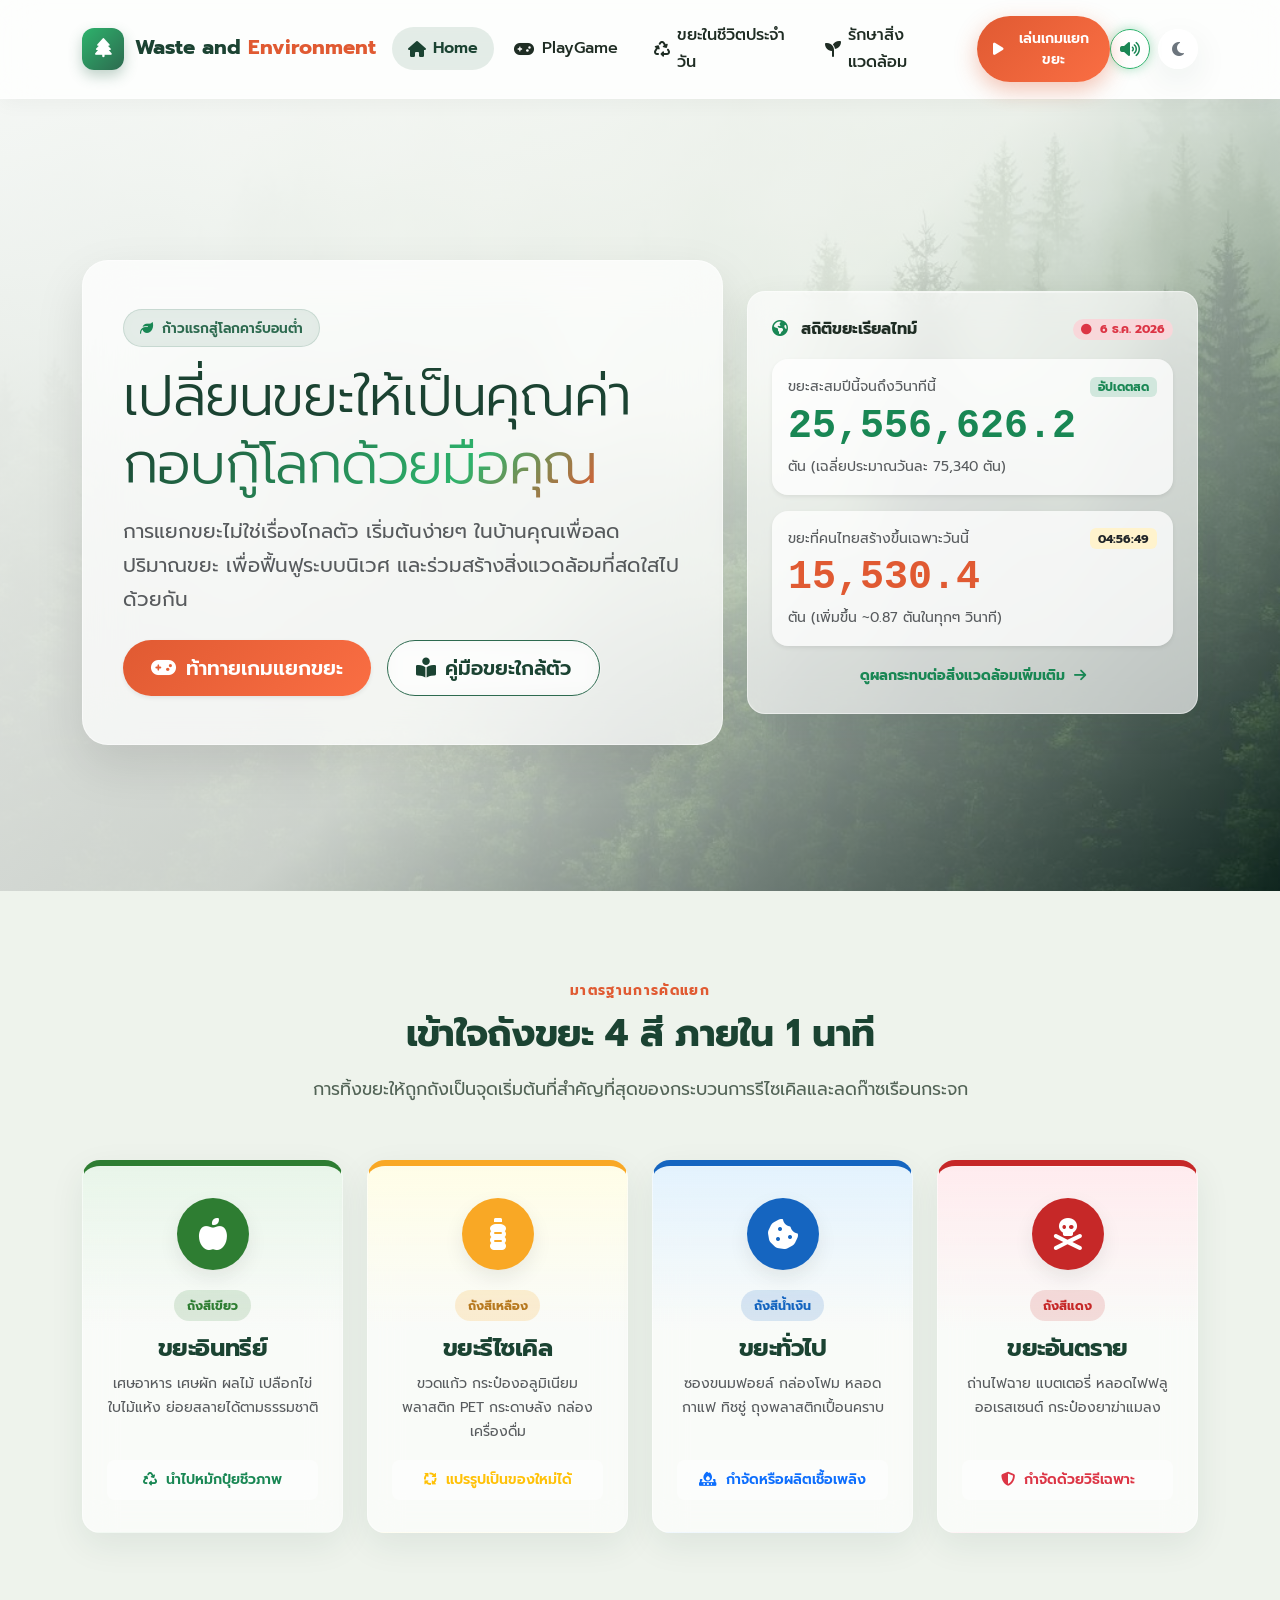
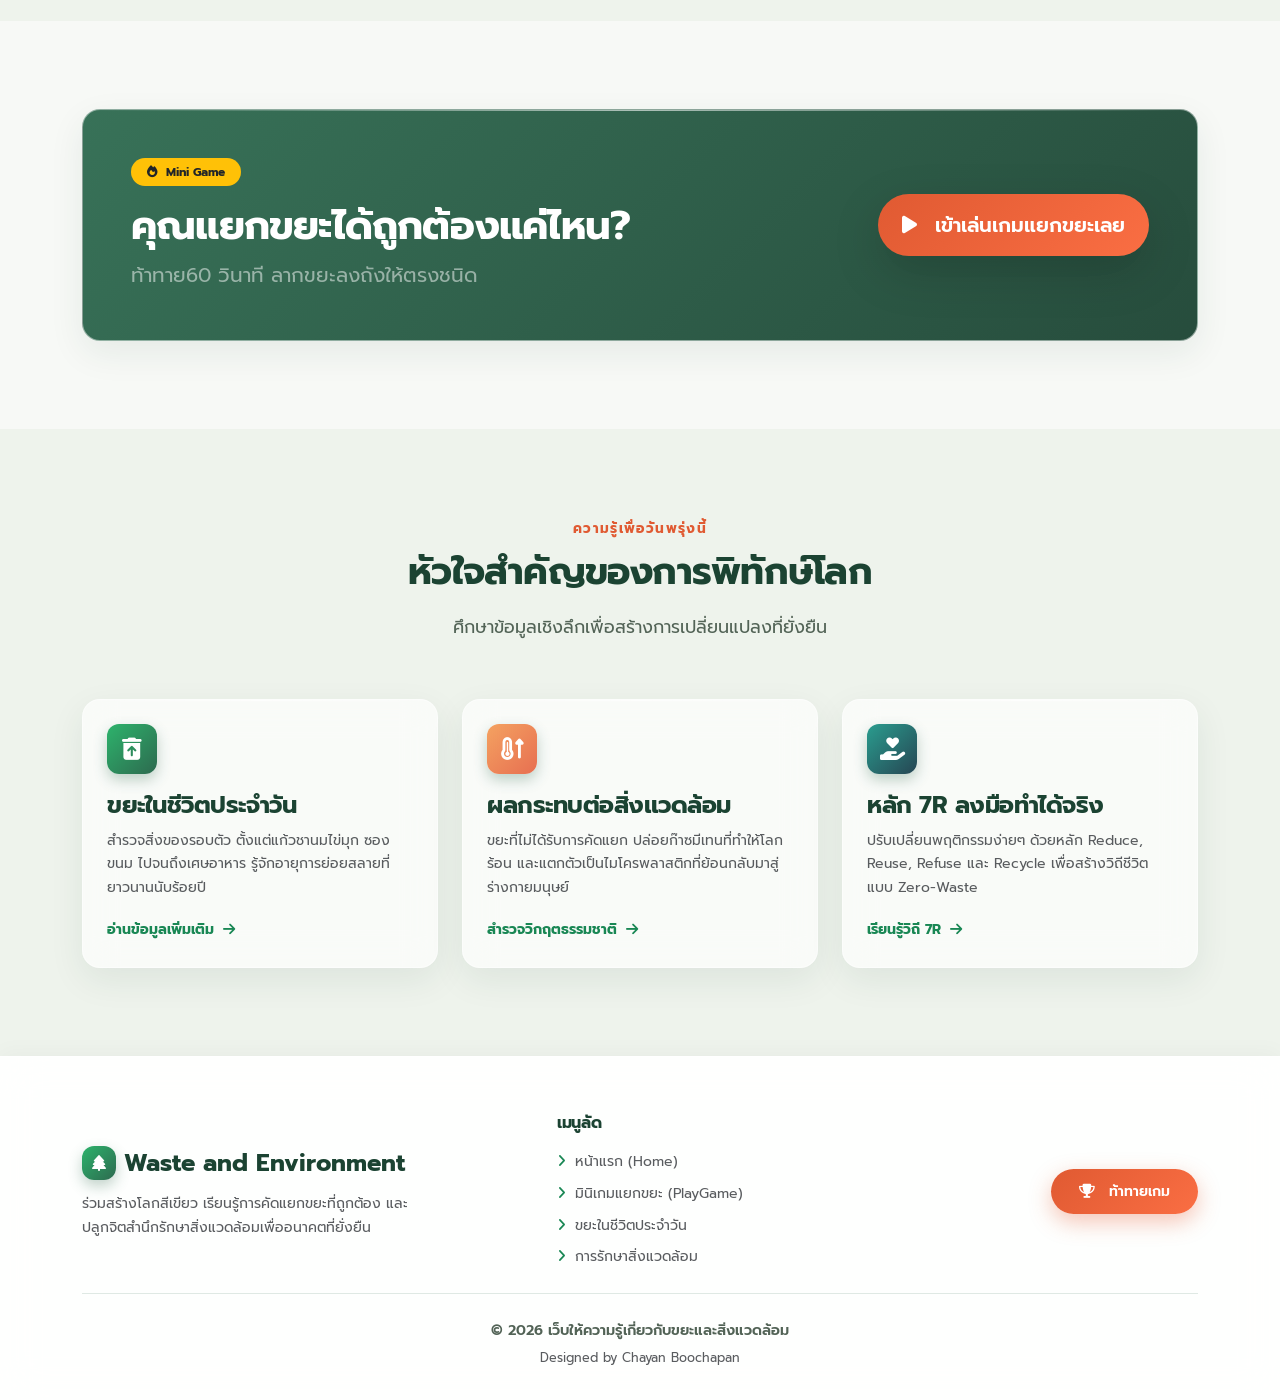
==== commit 96ce0565: "update website" ====
--- a/index.html
+++ b/index.html
@@ -3,7 +3,7 @@
 <head>
   <meta charset="UTF-8">
   <meta name="viewport" content="width=device-width, initial-scale=1.0">
-  <title>EcoWise - เว็บให้ความรู้เกี่ยวกับขยะและสิ่งแวดล้อม</title>
+  <title>Waste and Environment - เว็บให้ความรู้เกี่ยวกับขยะและสิ่งแวดล้อม</title>
   
   <!-- Favicon / Meta -->
   <meta name="description" content="ร่วมสร้างโลกสีเขียว เรียนรู้การคัดแยกขยะในชีวิตประจำวัน และเล่นมินิเกมแยกขยะสนุกๆไปด้วยกัน">
